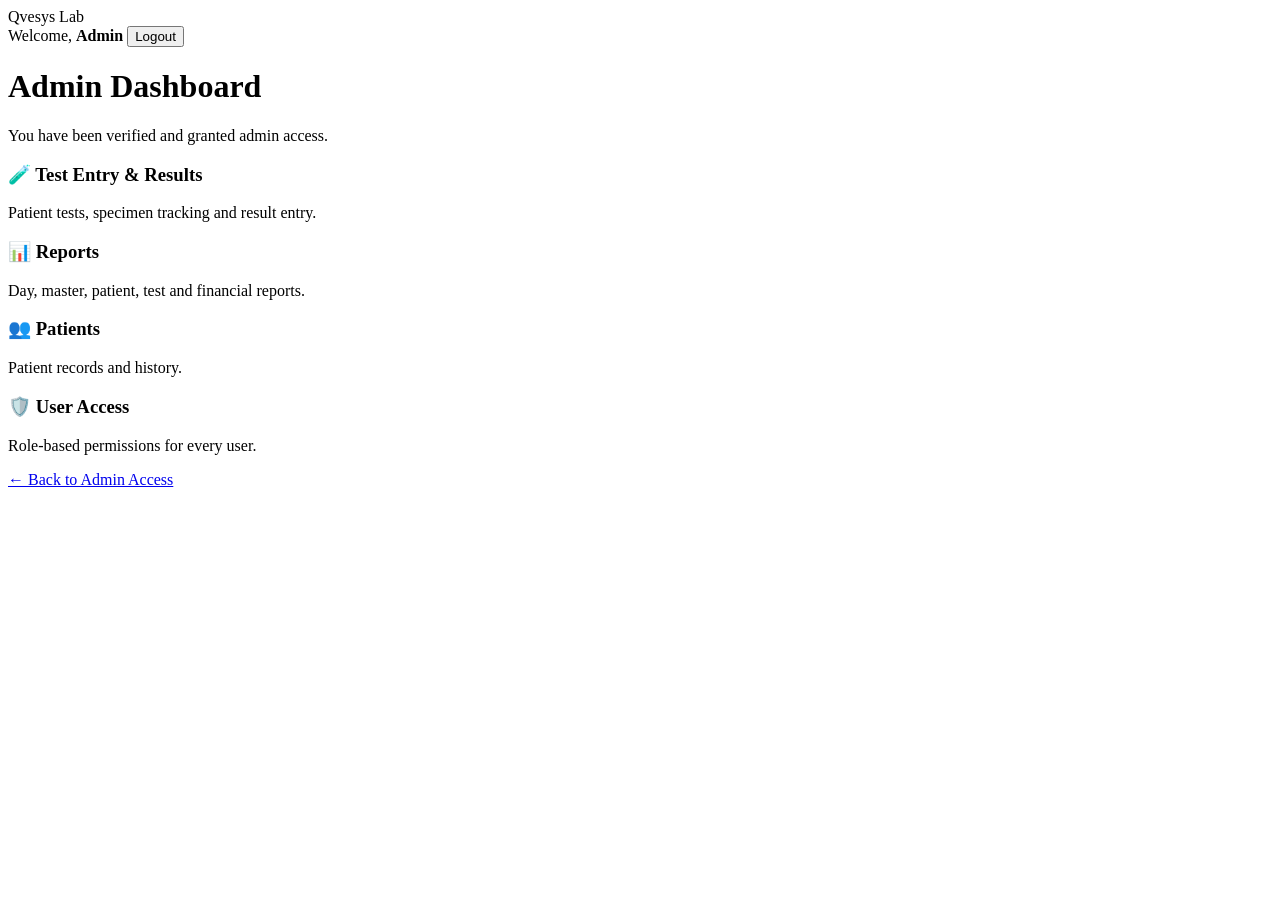
==== dashboard.html @ c406b3ad "Add files via upload" ====
<!DOCTYPE html>
<html lang="en">
<head>
<meta charset="UTF-8">
<meta name="viewport" content="width=device-width, initial-scale=1.0">
<title>Dashboard | Qvesys Lab</title>

<link href="https://fonts.googleapis.com/css2?family=Poppins:wght@400;500;600;700&display=swap" rel="stylesheet">
<link rel="stylesheet" href="css/dashboard.css">
</head>
<body>

<header>
    <div class="logo">Qvesys Lab</div>
    <div class="right">
        <span class="welcome">Welcome, <strong id="userName">Admin</strong></span>
        <button type="button" class="logout-btn" id="logoutBtn">Logout</button>
    </div>
</header>

<main>
    <h1>Admin Dashboard</h1>
    <p class="sub">You have been verified and granted admin access.</p>

    <div class="grid">
        <div class="card"><h3>🧪 Test Entry &amp; Results</h3><p>Patient tests, specimen tracking and result entry.</p></div>
        <div class="card"><h3>📊 Reports</h3><p>Day, master, patient, test and financial reports.</p></div>
        <div class="card"><h3>👥 Patients</h3><p>Patient records and history.</p></div>
        <div class="card"><h3>🛡️ User Access</h3><p>Role-based permissions for every user.</p></div>
    </div>

    <a href="admin.html" class="back-link">← Back to Admin Access</a>
</main>

<script src="js/config.js"></script>
<script src="js/auth.js"></script>
<script src="js/dashboard.js"></script>
</body>
</html>
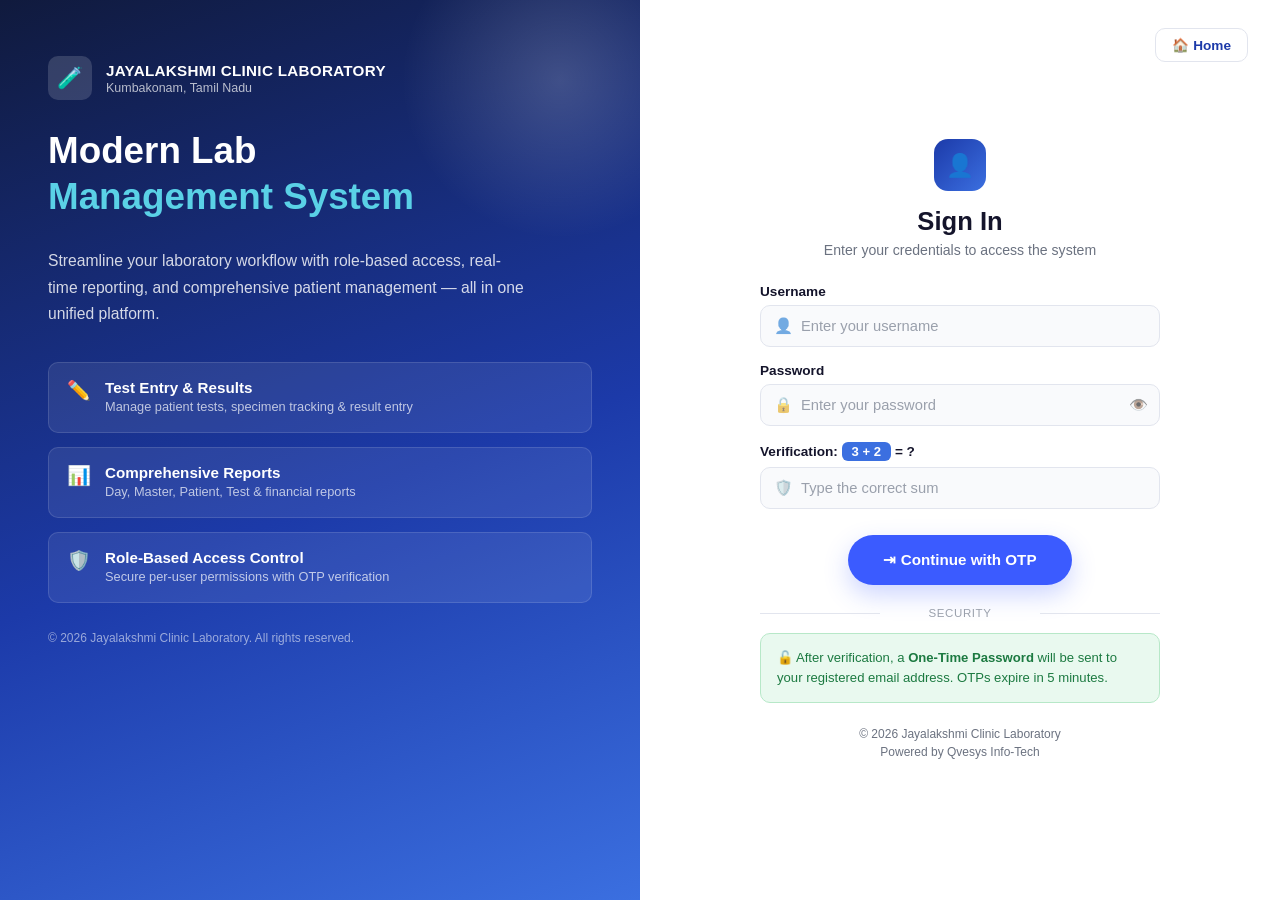
==== commit 9fd5e96b: "Add files via upload" ====
--- a/dashboard.html
+++ b/dashboard.html
@@ -6,7 +6,7 @@
 <title>Dashboard | Qvesys Lab</title>
 
 <link href="https://fonts.googleapis.com/css2?family=Poppins:wght@400;500;600;700&display=swap" rel="stylesheet">
-<link rel="stylesheet" href="css/dashboard.css">
+<link rel="stylesheet" href="https://sivadurai8838-gif.github.io/lab-project/dashboard.css">
 </head>
 <body>
 
@@ -32,8 +32,8 @@
     <a href="admin.html" class="back-link">← Back to Admin Access</a>
 </main>
 
-<script src="js/config.js"></script>
-<script src="js/auth.js"></script>
-<script src="js/dashboard.js"></script>
+<script src="https://sivadurai8838-gif.github.io/lab-project/config.js"></script>
+<script src="https://sivadurai8838-gif.github.io/lab-project/auth.js"></script>
+<script src="https://sivadurai8838-gif.github.io/lab-project/dashboard.js"></script>
 </body>
 </html>
